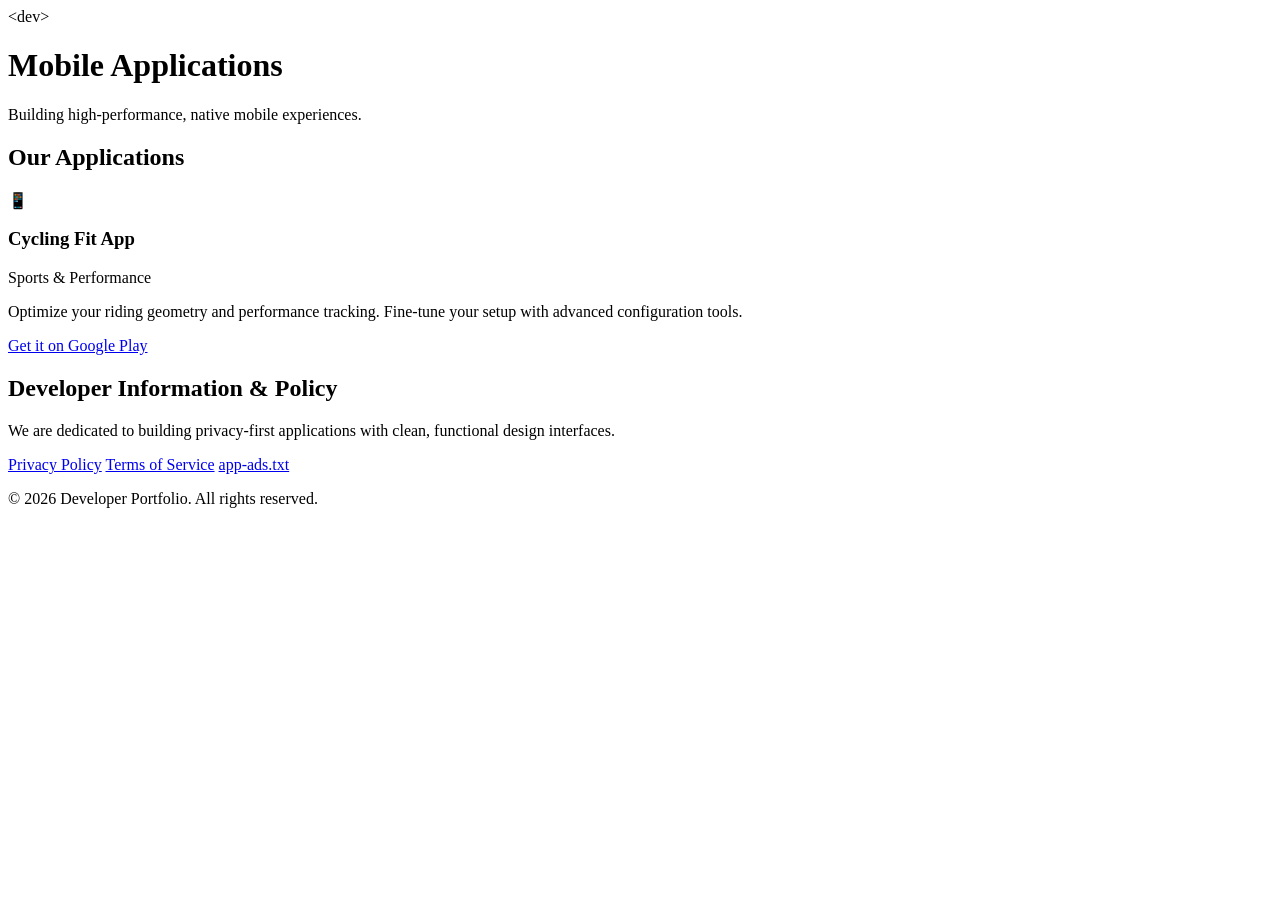
==== index.html @ 983d8a7a "Create index.html" ====
<!DOCTYPE html>
<html lang="en">
<head>
    <meta charset="UTF-8">
    <meta name="viewport" content="width=device-width, initial-scale=1.0">
    <title>Mobile App Developer Portfolio</title>
    <link rel="stylesheet" href="style.css">
    <!-- Google Fonts for a clean, technical look -->
    <link rel="preconnect" href="https://fonts.googleapis.com">
    <link rel="preconnect" href="https://fonts.gstatic.com" crossorigin>
    <link href="https://fonts.googleapis.com/css2?family=JetBrains+Mono:wght@400;500&family=Inter:wght@400;500;600;700&display=swap" rel="stylesheet">
</head>
<body>

    <!-- Header / Branding -->
    <header class="hero">
        <div class="container">
            <div class="dev-badge">&lt;dev&gt;</div>
            <h1>Mobile Applications</h1>
            <p class="subtitle">Building high-performance, native mobile experiences.</p>
        </div>
    </header>

    <!-- Apps Section -->
    <main class="container">
        <section class="apps-section">
            <h2>Our Applications</h2>
            <div class="apps-grid">
                
                <!-- App Card (Duplicate this block for more apps) -->
                <div class="app-card">
                    <div class="app-icon">
                        <!-- Standard 1:1 placeholder or your app logo path -->
                        <span>📱</span> 
                    </div>
                    <div class="app-info">
                        <h3>Cycling Fit App</h3>
                        <p class="app-category">Sports & Performance</p>
                        <p class="app-description">Optimize your riding geometry and performance tracking. Fine-tune your setup with advanced configuration tools.</p>
                        <a href="#" class="btn-play-store">Get it on Google Play</a>
                    </div>
                </div>

            </div>
        </section>

        <!-- Privacy & Compliance Section -->
        <section class="compliance-section">
            <h2>Developer Information & Policy</h2>
            <p>We are dedicated to building privacy-first applications with clean, functional design interfaces.</p>
            <div class="links-group">
                <a href="/privacy-policy.html">Privacy Policy</a>
                <a href="/terms.html">Terms of Service</a>
                <a href="/app-ads.txt">app-ads.txt</a>
            </div>
        </section>
    </main>

    <!-- Footer -->
    <footer>
        <div class="container">
            <p>&copy; 2026 Developer Portfolio. All rights reserved.</p>
        </div>
    </footer>

</body>
</html>
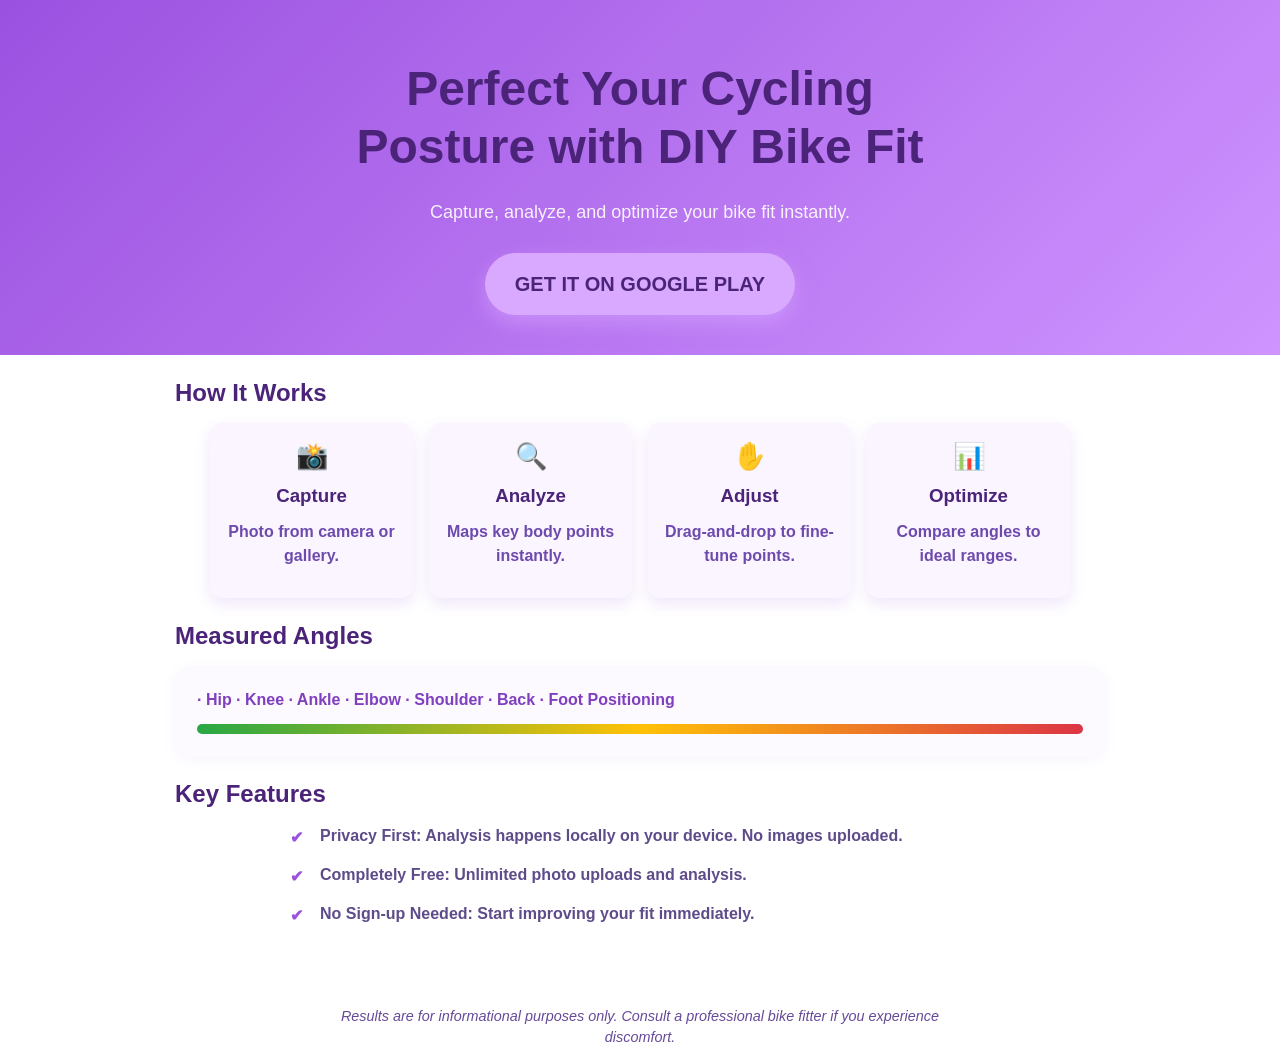
==== commit b491ae22: "Update index.html" ====
--- a/index.html
+++ b/index.html
@@ -1,67 +1,326 @@
 <!DOCTYPE html>
 <html lang="en">
 <head>
-    <meta charset="UTF-8">
-    <meta name="viewport" content="width=device-width, initial-scale=1.0">
-    <title>Mobile App Developer Portfolio</title>
-    <link rel="stylesheet" href="style.css">
-    <!-- Google Fonts for a clean, technical look -->
-    <link rel="preconnect" href="https://fonts.googleapis.com">
-    <link rel="preconnect" href="https://fonts.gstatic.com" crossorigin>
-    <link href="https://fonts.googleapis.com/css2?family=JetBrains+Mono:wght@400;500&family=Inter:wght@400;500;600;700&display=swap" rel="stylesheet">
+  <meta charset="UTF-8" />
+  <meta name="viewport" content="width=device-width, initial-scale=1" />
+  <title>DIY Bike Fit - Cycling Posture & Angle Analyser</title>
+  <link rel="icon" type="image/png" href="icon.png" />
+  <link rel="apple-touch-icon" href="apple-touch-icon.png" />
+  <style>
+    /* Reset & Base */
+    *, *::before, *::after {
+      box-sizing: border-box;
+    }
+    body {
+      margin: 0;
+      font-family: 'Inter', 'Segoe UI', Tahoma, Geneva, Verdana, sans-serif;
+      background: #fff;
+      color: #2e2e3a;
+      line-height: 1.5;
+      font-size: 16px;
+      -webkit-font-smoothing: antialiased;
+      -moz-osx-font-smoothing: grayscale;
+    }
+    a {
+      color: inherit;
+      text-decoration: none;
+    }
+    a:focus, button:focus {
+      outline: 3px solid #d9a9ff;
+      outline-offset: 2px;
+    }
+    img {
+      max-width: 100%;
+      height: auto;
+      display: block;
+    }
+    h1, h2, h3 {
+      font-weight: 700;
+      color: #4b247a;
+      margin-top: 0;
+      margin-bottom: 0.5em;
+    }
+    p {
+      margin-top: 0;
+      margin-bottom: 1em;
+    }
+
+    /* Container */
+    .container {
+      max-width: 960px;
+      margin: 20px auto;
+      padding: 0 15px;
+    }
+
+    /* Header */
+    header {
+      position: sticky;
+      top: 0;
+      background: #faf5ff;
+      box-shadow: 0 2px 5px rgba(75, 36, 122, 0.1);
+      display: flex;
+      justify-content: space-between;
+      align-items: center;
+      padding: 15px 15px;
+      z-index: 10;
+    }
+    .logo {
+      font-size: 1.4rem;
+      font-weight: 700;
+      color: #7f3fbf;
+    }
+    .btn-download {
+      background: #9b51e0;
+      border: none;
+      color: white;
+      padding: 10px 20px;
+      font-weight: 600;
+      border-radius: 30px;
+      cursor: pointer;
+      transition: background-color 0.3s ease;
+      font-size: 1rem;
+    }
+    .btn-download:hover,
+    .btn-download:focus {
+      background: #7f3fbf;
+    }
+
+    /* Hero */
+    .hero {
+      text-align: center;
+      padding: 60px 20px 40px;
+      background: linear-gradient(135deg, #9b51e0 0%, #cf94ff 100%);
+      color: #fff;
+    }
+    .hero h1 {
+      font-size: 2.25rem;
+      max-width: 600px;
+      margin: 0 auto 0.5em;
+      line-height: 1.2;
+    }
+    .hero p {
+      font-size: 1.125rem;
+      max-width: 520px;
+      margin: 0 auto 1.5em;
+      font-weight: 500;
+      opacity: 0.9;
+    }
+    .hero .btn-group {
+      display: inline-flex;
+      gap: 15px;
+      flex-wrap: wrap;
+      justify-content: center;
+    }
+    .btn-primary {
+      background-color: #d9a9ff;
+      color: #4b247a;
+      border: none;
+      padding: 14px 28px;
+      font-size: 1.1rem;
+      font-weight: 700;
+      border-radius: 32px;
+      cursor: pointer;
+      text-transform: uppercase;
+      box-shadow: 0 8px 20px rgba(217, 169, 255, 0.5);
+      transition: background-color 0.3s ease;
+      display: inline-flex;
+      align-items: center;
+      gap: 8px;
+    }
+    .btn-primary:hover,
+    .btn-primary:focus {
+      background-color: #c375ff;
+      box-shadow: 0 10px 25px rgba(195, 117, 255, 0.7);
+    }
+    .btn-secondary {
+      background: transparent;
+      color: #d9a9ff;
+      border: 2px solid #d9a9ff;
+      padding: 12px 24px;
+      font-weight: 600;
+      border-radius: 32px;
+      cursor: pointer;
+      text-transform: none;
+      transition: background-color 0.3s ease, color 0.3s ease;
+    }
+    .btn-secondary:hover,
+    .btn-secondary:focus {
+      background-color: #d9a9ff;
+      color: #4b247a;
+    }
+
+    /* Sections */
+    section {
+      padding: 60px 20px 40px;
+    }
+
+    /* How It Works */
+    .steps {
+      display: grid;
+      gap: 16px;
+      grid-template-columns: repeat(auto-fit, minmax(160px, 1fr));
+      max-width: 860px;
+      margin: 0 auto;
+    }
+    .step {
+      background: #faf5ff;
+      padding: 14px 12px;
+      border-radius: 12px;
+      box-shadow: 0 6px 15px rgba(155, 81, 224, 0.15);
+      text-align: center;
+      color: #6e4aad;
+      font-weight: 600;
+      user-select: none;
+    }
+    .step-icon {
+      font-size: 26px;
+      margin-bottom: 6px;
+      color: #9b51e0;
+    }
+
+    /* What It Measures */
+    .measure-card {
+      background: #fcf9ff;
+      border: 2px solid transparent;
+      padding: 20px 20px;
+      border-radius: 16px;
+      box-shadow: 0 4px 14px rgba(155, 81, 224, 0.07);
+      /* max-width: 500px; */
+    }
+    .measure-items {
+      margin: 0 0 12px 0;
+      color: #7f3fbf;
+      font-weight: 700;
+    }
+    /* Feedback bars */
+    .feedback-bar {
+      height: 10px;
+      border-radius: 12px;
+      margin-top: 10px;
+      background: linear-gradient(to right, #28a745, #ffc107, #dc3545);
+    }
+
+    /* Key Features */
+    .features-list {
+      max-width: 700px;
+      margin: 0 auto;
+      list-style: none;
+      padding-left: 0;
+      color: #5e4b8a;
+      font-weight: 600;
+    }
+    .features-list li {
+      margin-bottom: 15px;
+      position: relative;
+      padding-left: 30px;
+    }
+    .features-list li::before {
+      content: "✔";
+      position: absolute;
+      left: 0;
+      top: 2px;
+      color: #9b51e0;
+      font-weight: 700;
+    }
+
+    /* Note */
+    .note {
+      max-width: 700px;
+      margin: 0 auto;
+      padding-top: 60px;
+      color: #664a99;
+      font-size: 0.9rem;
+      font-style: italic;
+      text-align: center;
+    }
+
+    /* Footer */
+    footer {
+      background: #faf5ff;
+      color: #7f3fbf;
+      padding: 25px 20px;
+      text-align: center;
+      font-size: 0.9rem;
+      user-select: none;
+    }
+
+    /* Responsive typography */
+    @media(min-width: 768px) {
+      .hero h1 {
+        font-size: 3rem;
+      }
+      .btn-primary {
+        font-size: 1.25rem;
+        padding: 16px 30px;
+      }
+    }
+  </style>
 </head>
 <body>
 
-    <!-- Header / Branding -->
-    <header class="hero">
-        <div class="container">
-            <div class="dev-badge">&lt;dev&gt;</div>
-            <h1>Mobile Applications</h1>
-            <p class="subtitle">Building high-performance, native mobile experiences.</p>
-        </div>
-    </header>
-
-    <!-- Apps Section -->
-    <main class="container">
-        <section class="apps-section">
-            <h2>Our Applications</h2>
-            <div class="apps-grid">
-                
-                <!-- App Card (Duplicate this block for more apps) -->
-                <div class="app-card">
-                    <div class="app-icon">
-                        <!-- Standard 1:1 placeholder or your app logo path -->
-                        <span>📱</span> 
-                    </div>
-                    <div class="app-info">
-                        <h3>Cycling Fit App</h3>
-                        <p class="app-category">Sports & Performance</p>
-                        <p class="app-description">Optimize your riding geometry and performance tracking. Fine-tune your setup with advanced configuration tools.</p>
-                        <a href="#" class="btn-play-store">Get it on Google Play</a>
-                    </div>
-                </div>
-
-            </div>
-        </section>
-
-        <!-- Privacy & Compliance Section -->
-        <section class="compliance-section">
-            <h2>Developer Information & Policy</h2>
-            <p>We are dedicated to building privacy-first applications with clean, functional design interfaces.</p>
-            <div class="links-group">
-                <a href="/privacy-policy.html">Privacy Policy</a>
-                <a href="/terms.html">Terms of Service</a>
-                <a href="/app-ads.txt">app-ads.txt</a>
-            </div>
-        </section>
-    </main>
-
-    <!-- Footer -->
-    <footer>
-        <div class="container">
-            <p>&copy; 2026 Developer Portfolio. All rights reserved.</p>
-        </div>
-    </footer>
+  <!-- <header class="container" role="banner">
+    <div class="logo" aria-label="DIY Bike Fit Logo">DIY Bike Fit</div>
+    <a href="https://play.google.com/store/apps/details?id=com.diybikefit.app" class="btn-download" role="button" aria-label="Download DIY Bike Fit on Google Play">Download Now</a>
+  </header> -->
+
+  <main>
+    <section class="hero" aria-labelledby="hero-title">
+      <h1 id="hero-title">Perfect Your Cycling Posture with DIY Bike Fit</h1>
+      <p>Capture, analyze, and optimize your bike fit instantly.</p>
+      <div class="btn-group">
+        <a href="https://play.google.com/store/apps/details?id=com.diy.bikefit&hl=en" class="btn-primary" role="button" aria-label="Get DIY Bike Fit on Google Play">
+          Get it on Google Play
+        </a>
+      </div>
+    </section>
+
+    <section class="container" aria-labelledby="how-it-works-title">
+      <h2 id="how-it-works-title">How It Works</h2>
+      <div class="steps" role="list">
+        <article class="step" role="listitem" tabindex="0">
+          <div class="step-icon" aria-hidden="true">📸</div>
+          <h3>Capture</h3>
+          <p>Photo from camera or gallery.</p>
+        </article>
+        <article class="step" role="listitem" tabindex="0">
+          <div class="step-icon" aria-hidden="true">🔍</div>
+          <h3>Analyze</h3>
+          <p>Maps key body points instantly.</p>
+        </article>
+        <article class="step" role="listitem" tabindex="0">
+          <div class="step-icon" aria-hidden="true">✋</div>
+          <h3>Adjust</h3>
+          <p>Drag-and-drop to fine-tune points.</p>
+        </article>
+        <article class="step" role="listitem" tabindex="0">
+          <div class="step-icon" aria-hidden="true">📊</div>
+          <h3>Optimize</h3>
+          <p>Compare angles to ideal ranges.</p>
+        </article>
+      </div>
+    </section>
+
+    <section class="container" aria-labelledby="measures-title">
+      <h2 id="measures-title">Measured Angles</h2>
+      <div class="measure-card">
+        <p class="measure-items">&middot; Hip &middot; Knee &middot; Ankle &middot; Elbow &middot; Shoulder &middot; Back &middot; Foot Positioning</p>
+        <div class="feedback-bar" aria-label="Color-coded feedback indicator"></div>
+      </div>
+    </section>
+
+    <section class="container" aria-labelledby="features-title">
+      <h2 id="features-title">Key Features</h2>
+      <ul class="features-list">
+        <li>Privacy First: Analysis happens locally on your device. No images uploaded.</li>
+        <li>Completely Free: Unlimited photo uploads and analysis.</li>
+        <li>No Sign-up Needed: Start improving your fit immediately.</li>
+      </ul>
+    </section>
+
+    <section class="container note" aria-label="Disclaimer">
+      <p>Results are for informational purposes only. Consult a professional bike fitter if you experience discomfort.</p>
+    </section>
+  </main>
 
 </body>
 </html>
